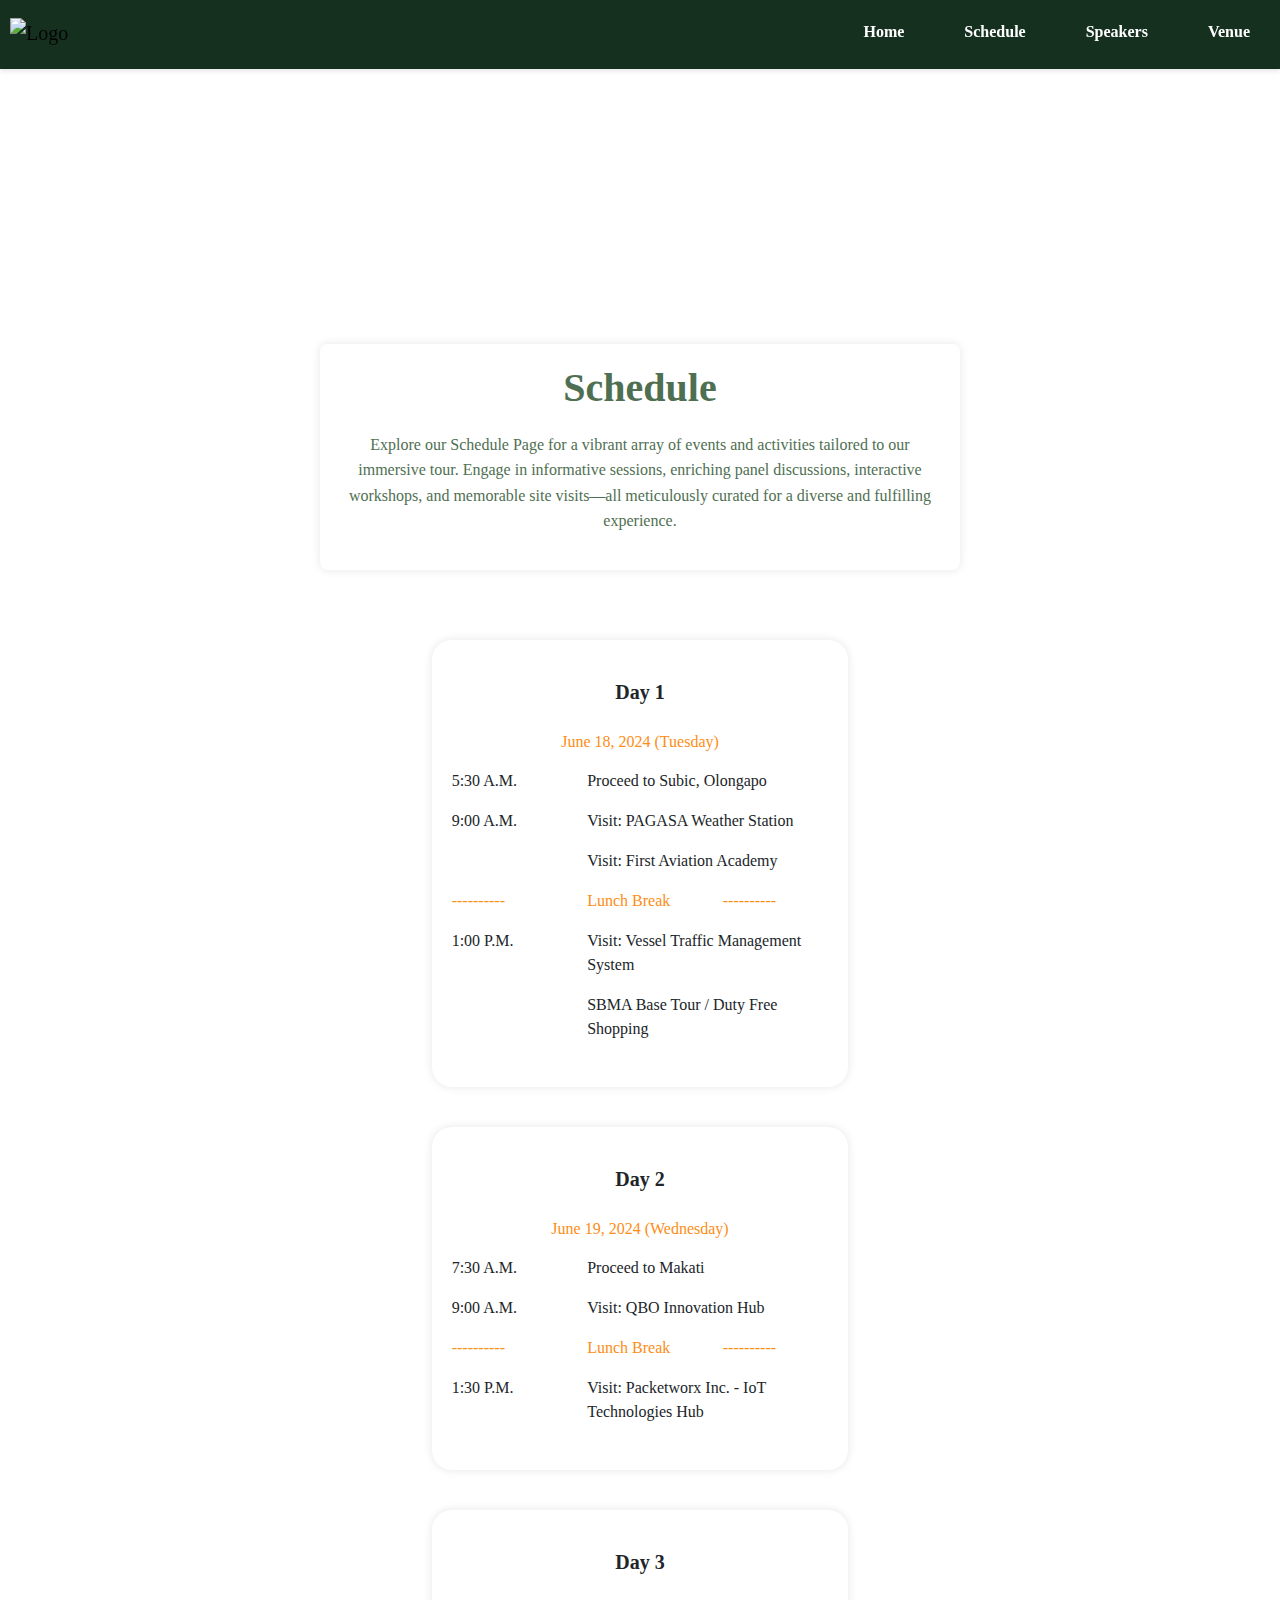
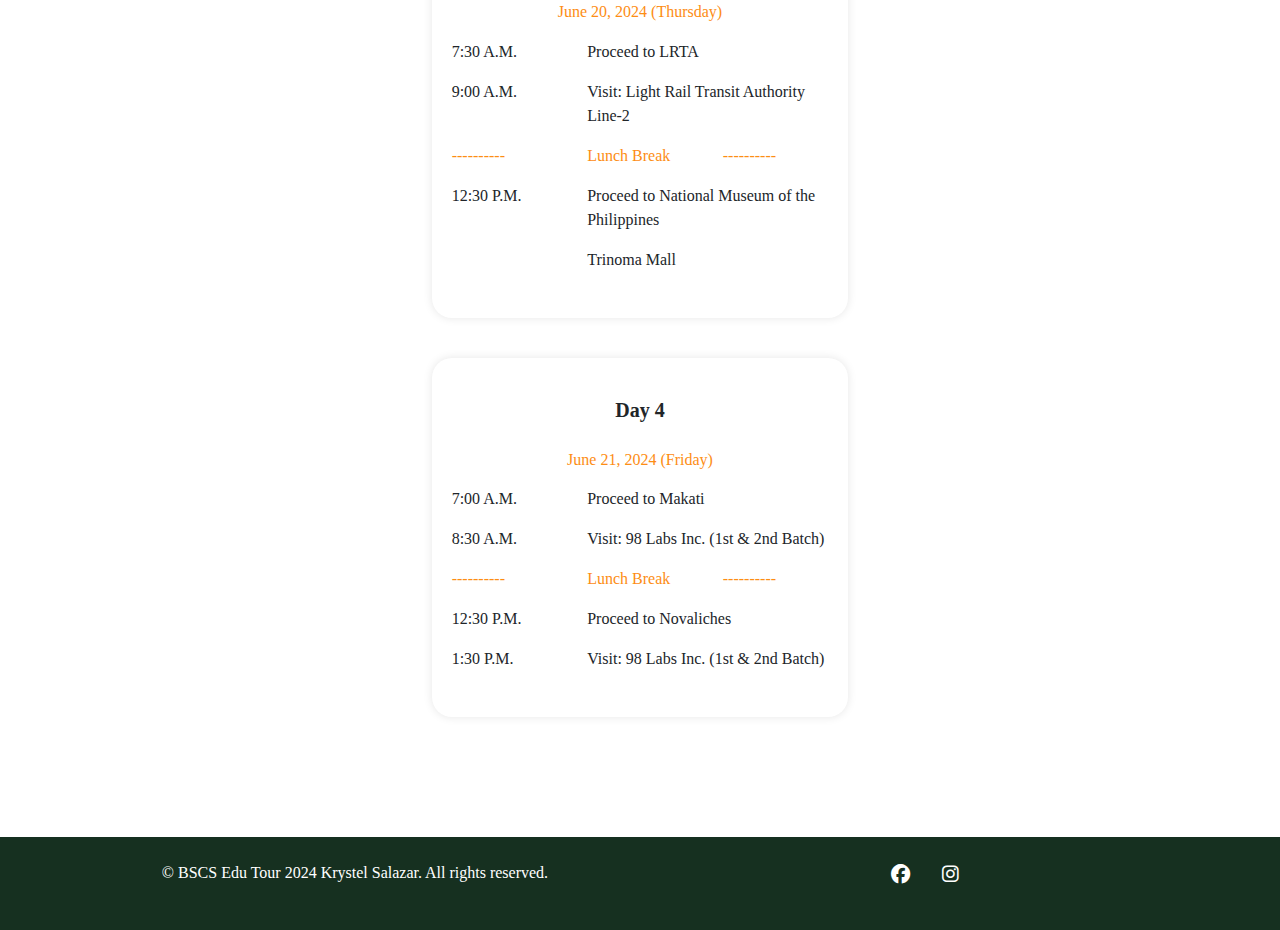
==== schedule.html @ 4686907b "Add files via upload" ====
<!DOCTYPE html>
<html lang="en">
<head>
    <meta charset="UTF-8">
    <meta name="viewport" content="width=device-width, initial-scale=1.0">
    <link rel="stylesheet" href="https://cdnjs.cloudflare.com/ajax/libs/font-awesome/6.4.2/css/all.min.css">
    <link href="https://cdn.jsdelivr.net/npm/bootstrap@5.3.2/dist/css/bootstrap.min.css" rel="stylesheet">
    <link rel="website icon" type="png" href="./assets/img/LOGO-2.jpg">
    <link rel="stylesheet" href="https://stackpath.bootstrapcdn.com/bootstrap/4.5.2/css/bootstrap.min.css">
    <link rel="stylesheet" href="./assets/css/schedule.css">
    <link rel="stylesheet" href="./assets/css/custom.css">
    <title>Schedule</title>

</head>
<body>

 <header>
        <nav class="navbar navbar-expand-lg navbar-light fixed-top" style="background-color: #163020;">
            <a class="navbar-brand" href="index.html">
                <img src="./assets/img/LOGO-1.png" alt="Logo" style="width: 200px; height: auto; padding-left: 10px;">
            </a>
            <button class="navbar-toggler" type="button" data-toggle="collapse" data-target="#navbarNav" aria-controls="navbarNav" aria-expanded="false" aria-label="Toggle navigation">
                <span class="navbar-toggler-icon"></span>
            </button>
            <div class="collapse navbar-collapse" id="navbarNav">
                <ul class="navbar-nav ml-auto">
                    <li class="nav-item"><a class="nav-link" href="index.html">Home</a></li>
                    <li class="nav-item"><a class="nav-link" href="schedule.html">Schedule</a></li>
                    <li class="nav-item"><a class="nav-link" href="speakers.html">Speakers</a></li>
                    <li class="nav-item"><a class="nav-link" href="venue.html">Venue</a></li>
                </ul>
            </div>
        </nav>
    </header>
    
    <section class="sched-section">
        <div class="sched-head">
            <h1><b>Schedule</b></h1>
            <p>Explore our Schedule Page for a vibrant array of events and activities tailored to our immersive tour. 
                Engage in informative sessions, enriching panel discussions, interactive workshops, and memorable site visits—all 
                meticulously curated for a diverse and fulfilling experience.</p>
        </div>
    </section>

     <section class="container-fluid sched-container">
        <div class="d-flex flex-column align-items-center">
            <div class="col-lg-4 col-md-6 col-sm-12 sched-con">
                <h5>Day 1</h5>
                <h6>June 18, 2024 (Tuesday)</h6>
                    <div class="schedule-item row">
                        <p class="col-4">5:30 A.M.</p>
                        <p class="col-8">Proceed to Subic, Olongapo</p>
                    </div>
                    <div class="schedule-item row">
                        <p class="col-4">9:00 A.M.</p>
                        <p class="col-8">Visit: PAGASA Weather Station</p>
                    </div>
                    <div class="schedule-item row">
                        <p class="col-4"></p>
                        <p class="col-8">Visit: First Aviation Academy</p>
                    </div>
                    <div class="schedule-item row" style="color: #FD8D14;">
                        <p class="col-4">----------</p>
                        <p class="col-4">Lunch Break</p>
                        <p class="col-4">----------</p>
                    </div>
                    <div class="schedule-item row">
                        <p class="col-4">1:00 P.M.</p>
                        <p class="col-8">Visit: Vessel Traffic Management System</p>
                    </div>
                    <div class="schedule-item row">
                        <p class="col-4"></p>
                        <p class="col-8">SBMA Base Tour / Duty Free Shopping</p>
                    </div>
            </div>
    
            <div class="col-lg-4 col-md-6 col-sm-12 sched-con">
                <h5>Day 2</h5>
                <h6>June 19, 2024 (Wednesday)</h6>
                <div class="schedule-item row">
                    <p class="col-4">7:30 A.M.</p>
                    <p class="col-8">Proceed to Makati</p>
                </div>
                <div class="schedule-item row">
                    <p class="col-4">9:00 A.M.</p>
                    <p class="col-8">Visit: QBO Innovation Hub</p>
                </div>
                <div class="schedule-item row" style="color: #FD8D14;">
                    <p class="col-4">----------</p>
                    <p class="col-4">Lunch Break</p>
                    <p class="col-4">----------</p>
                </div>
                <div class="schedule-item row">
                    <p class="col-4">1:30 P.M.</p>
                    <p class="col-8">Visit: Packetworx Inc. - IoT Technologies Hub</p>
                </div>
            </div>
    
            <div class="col-lg-4 col-md-6 col-sm-12 sched-con">
                <h5>Day 3</h5>
                <h6>June 20, 2024 (Thursday)</h6>
                    <div class="schedule-item row">
                        <p class="col-4">7:30 A.M.</p>
                        <p class="col-8">Proceed to LRTA</p>
                    </div>
                    <div class="schedule-item row">
                        <p class="col-4">9:00 A.M.</p>
                        <p class="col-8">Visit: Light Rail Transit Authority Line-2</p>
                    </div>
                    <div class="schedule-item row" style="color: #FD8D14;">
                        <p class="col-4">----------</p>
                        <p class="col-4">Lunch Break</p>
                        <p class="col-4">----------</p>
                    </div>
                    <div class="schedule-item row">
                        <p class="col-4">12:30 P.M.</p>
                        <p class="col-8">Proceed to National Museum of the Philippines</p>
                    </div>
                    <div class="schedule-item row">
                        <p class="col-4"></p>
                        <p class="col-8">Trinoma Mall</p>
                    </div>
            </div>
    
            <div class="col-lg-4 col-md-6 col-sm-12 sched-con">
                <h5>Day 4</h5>
                <h6>June 21, 2024 (Friday)</h6>
                <div class="schedule-item row">
                    <p class="col-4">7:00 A.M.</p>
                    <p class="col-8">Proceed to Makati</p>
                </div>
                <div class="schedule-item row">
                    <p class="col-4">8:30 A.M.</p>
                    <p class="col-8">Visit: 98 Labs Inc. (1st & 2nd Batch)</p>
                </div>
                <div class="schedule-item row" style="color: #FD8D14;">
                    <p class="col-4">----------</p>
                    <p class="col-4">Lunch Break</p>
                    <p class="col-4">----------</p>
                </div>
                <div class="schedule-item row">
                    <p class="col-4">12:30 P.M.</p>
                    <p class="col-8">Proceed to Novaliches</p>
                </div>
                <div class="schedule-item row">
                    <p class="col-4">1:30 P.M.</p>
                    <p class="col-8">Visit: 98 Labs Inc. (1st & 2nd Batch)</p>
                </div>
            </div>
            </div>
        </div>
     </section>
        
    <footer class="text-white py-4" style="background-color: #163020;">
        <div class="container">
            <div class="row text-center">
                <p class="col-lg-6 col-12">&copy; BSCS Edu Tour 2024 Krystel Salazar. All rights reserved.</p>

                <ul class="list-unstyled col-lg-6 col-12 d-flex justify-content-center">
                    <li><a href="https://www.facebook.com/salazar.krystel.3?mibextid=ZbWKwL" style="color: white; font-size: 1.2em;" 
                        class="px-3"><i class="fab fa-facebook"></i></a></li>
                    <li><a href="https://www.instagram.com/just_kryst3l?igsh=MWNudnBsYXQ5dmN1ag==" style="color: white; font-size: 1.2em;" 
                        class="px-3"><i class="fab fa-instagram"></i></a></li>
                </ul>
            </div>
        </div>
    </footer>

    <script src="https://code.jquery.com/jquery-3.5.1.slim.min.js"></script>
    <script src="https://cdn.jsdelivr.net/npm/@popperjs/core@2.5.4/dist/umd/popper.min.js"></script>
    <script src="https://stackpath.bootstrapcdn.com/bootstrap/4.5.2/js/bootstrap.min.js"></script>
    <script src="./assets/js/java.js"></script>
    
</body>
</html>
---- assets/css/schedule.css ----
.sched-section { 
    margin-top: 70px;
    background-image: url(../img/cover.jpeg);
    background-position: center;
    background-repeat: no-repeat;
    padding: 100px 0;
    text-align: center;
    position: relative;
    z-index: 1; /* Ensure the section is above other elements */
    min-height: 400px; /* Optional: Use min-height to ensure a minimum height */
}
.sched-head {
    max-width: 800px;
    margin: auto;
    padding: 20px;
    background-color: #ffffff; /* White background */
    border-radius: 8px;
    box-shadow: 0 0 10px rgba(0, 0, 0, 0.1); /* Soft shadow */
    color: #4F6F52;
    position: absolute;
    bottom: -100px; /* Adjust this value to control the overlap */
    left: 50%;
    transform: translateX(-50%);
    z-index: 2; /* Ensure the head is above the section */
}

.sched-head h1 {
    margin-bottom: 20px;
    color: #4F6F52;
    animation: slideInDown 1s ease-out;
}

.sched-head p {
    color: #4F6F52;
    line-height: 1.6;
    animation: slideInUp 1s ease-out;
}

/* Animation */
.animated {
    animation-fill-mode: both;
    animation-duration: 1s;
    opacity: 0;
}

.animated.fadeIn {
    animation-name: fadeIn;
}

/* Animation keyframes */
@keyframes slideInDown {
    0% {
        transform: translateY(-50px);
        opacity: 0;
    }
    100% {
        transform: translateY(0);
        opacity: 1;
    }
}

@keyframes slideInUp {
    0% {
        transform: translateY(50px);
        opacity: 0;
    }
    100% {
        transform: translateY(0);
        opacity: 1;
    }
}
.sched-con{
    box-shadow: 0 0 10px rgba(0, 0, 0, 0.1); /* Soft shadow */
    background-color: #ffffff;
    margin: 20px 0px;
    padding: 30px 20px;
    border-radius: 20px;
}
.sched-con h5{
    text-align: center;
    padding: 10px;
    font-weight: bold;
}

.sched-con h6{
    text-align: center;
    padding: 10px;
    color: #FD8D14;
}
.sched-container{
    margin-top: 150px;
    margin-bottom: 100px;
}
---- assets/css/custom.css ----
* {
    padding: 0;
    margin: 0;
    box-sizing: border-box;
    font-family: Georgia, 'Times New Roman', Times, serif;
}

/* Navbar styling */
.navbar {
    padding: 10px 0px 15px 0px;
    box-shadow: 0 2px 5px rgba(0, 0, 0, 0.1); /* Adjust shadow parameters as needed */
}

.navbar-nav .nav-item .nav-link {
    font-size: 1em;
    font-weight: bold;
    padding: 10px 30px;
    color: white;
}

.navbar-nav .nav-item .nav-link:hover,
.navbar-nav .nav-item .nav-link:focus{
    color: #80AF81;
}

/* Media queries for responsive design */
@media (max-width: 992px) {
    .navbar-toggler {
        position: relative;
        z-index: 1050;
        border: none;
        outline: none;
    }

    .navbar-toggler:focus {
        outline: none;
        box-shadow: none;
    }

    .navbar-toggler-icon {
        background-image: url("data:image/svg+xml;charset=utf8,%3Csvg viewBox='0 0 30 30' xmlns='http://www.w3.org/2000/svg'%3E%3Cpath stroke='rgba%2855, 55, 55, 1%29' stroke-width='2' stroke-linecap='round' stroke-miterlimit='10' d='M4 7h22M4 15h22M4 23h22'/%3E%3C/svg%3E");
    }

    .navbar-collapse {
        background-color: #f8f9fa;
        border-top: 1px solid rgba(0,0,0,0.1);
        border-bottom: 1px solid rgba(0,0,0,0.1);
        margin-top: 10px;
    }

    .navbar-nav {
        width: 100%;
        text-align: center;
    }

    .nav-item {
        border-bottom: 1px solid rgba(0,0,0,0.1);
    }

    .navbar-collapse {
        position: relative;
        top: 0;
        left: 0;
        background: linear-gradient(45deg, #f8f9fa, #e0e0e0);
        width: 100%;
        text-align: center;
    }
}

/* Headings styling */
.headings-home {
    margin-top: 50px;
    margin-bottom: 100px;
  
}
.headings {
    justify-content: center;
    padding-right: 20px;
    text-align: center;
}

/* Slideshow container styling */
.slideshow-container {
    padding: 40px 20px 0px 20px;
    max-width: 800px;
    position: relative;
    margin: auto;
}

.mySlides img {
    vertical-align: middle;
}

/* Dots container styling */
.dot-container {
    text-align: center; /* Center dots */
    margin-bottom: 30px;
}

.dot {
    height: 8px;
    width: 8px;
    margin: 0 5px; /* Adjust horizontal spacing */
    background-color: #bbb;
    border-radius: 50%;
    display: inline-block;
    transition: background-color 0.6s ease;
}

.active {
    background-color: #717171;
}

/* Fading animation */
.fade {
    animation-name: fade;
    animation-duration: 1.5s;
}

@keyframes fade {
    from {opacity: .4} 
    to {opacity: 1}
}

/* On smaller screens, decrease text size */
@media only screen and (max-width: 300px) {
    .text {font-size: 11px}
}

.section1 {
    margin: 20px 0px;
    padding: 10px 0px;
}

.indus-pic {
    margin: 10px 5px;
}

.section1, a {
    text-decoration: none;
}

.read-more-btn i {
    padding-left: 15px;
}

.read-more-btn a {
    color: white;
    text-decoration: none;
}

.read-more-btn {
    background-color: #254336;
    padding: 8px 5px;
    width: 150px;
    text-align: center;
    transition: background-color 0.3s ease;
    border-radius: 10px;
}

.read-more-btn:hover {
    background-color: #4f7564;
}

.headings2 {
    align-items: center;
    text-align: center;
    /* background: linear-gradient(to bottom, #86A789, #C4DCC1, #caddc8, #cfddcd); Adjust colors as needed */
}

.head-heading2 {
    margin: 50px 0px 0px 0px;
    padding: 30px 20px;
    align-items: center;
    text-align: center;
    border-bottom: 3px solid #1A5319;
    border-top: 3px solid #1A5319;
}

.day-con {
    background: linear-gradient(to bottom, #86A789, #C4DCC1, #caddc8, #cfddcd);
    margin: 20px;
    width: 100%;
    max-width: 300px;
    height: 620px;
    padding: 20px;
    text-align: center;
    border-radius: 5px;
}

.profile-pic {
    width: 100px;
    height: 100px;
    border-radius: 50%;
    border: 1px solid gray;
}

.bio-con {
    border: 1px solid #4F6F52;
    margin: 50px 20px;
    padding: 20px 30px;
    border-radius: 10px;
}

.thanks-con {
    background-color: #e0ebd9;
    padding: 20px 50px; /* Adjusted padding for better alignment */
    margin: 50px 20px;
    border-radius: 10px;
    color: #263A29;
}

.learn-btn a {
    color: white;
    text-decoration: none;
}

.learn-btn {
    background-color: #254336;
    padding: 10px 5px;
    width: 120px;
    text-align: center;
    transition: background-color 0.3s ease;
    border-radius: 10px;
}

.learn-btn:hover {
    background-color: #4f7564;
}

.pics-baguio {
    padding: 10px 20px;
}

.baguio-con {
    padding: 40px 30px;
    border-radius: 10px;
    box-shadow: #4F6F52;
}

.pics-baguio img{
    padding: 0%;
    margin: 0%;
}
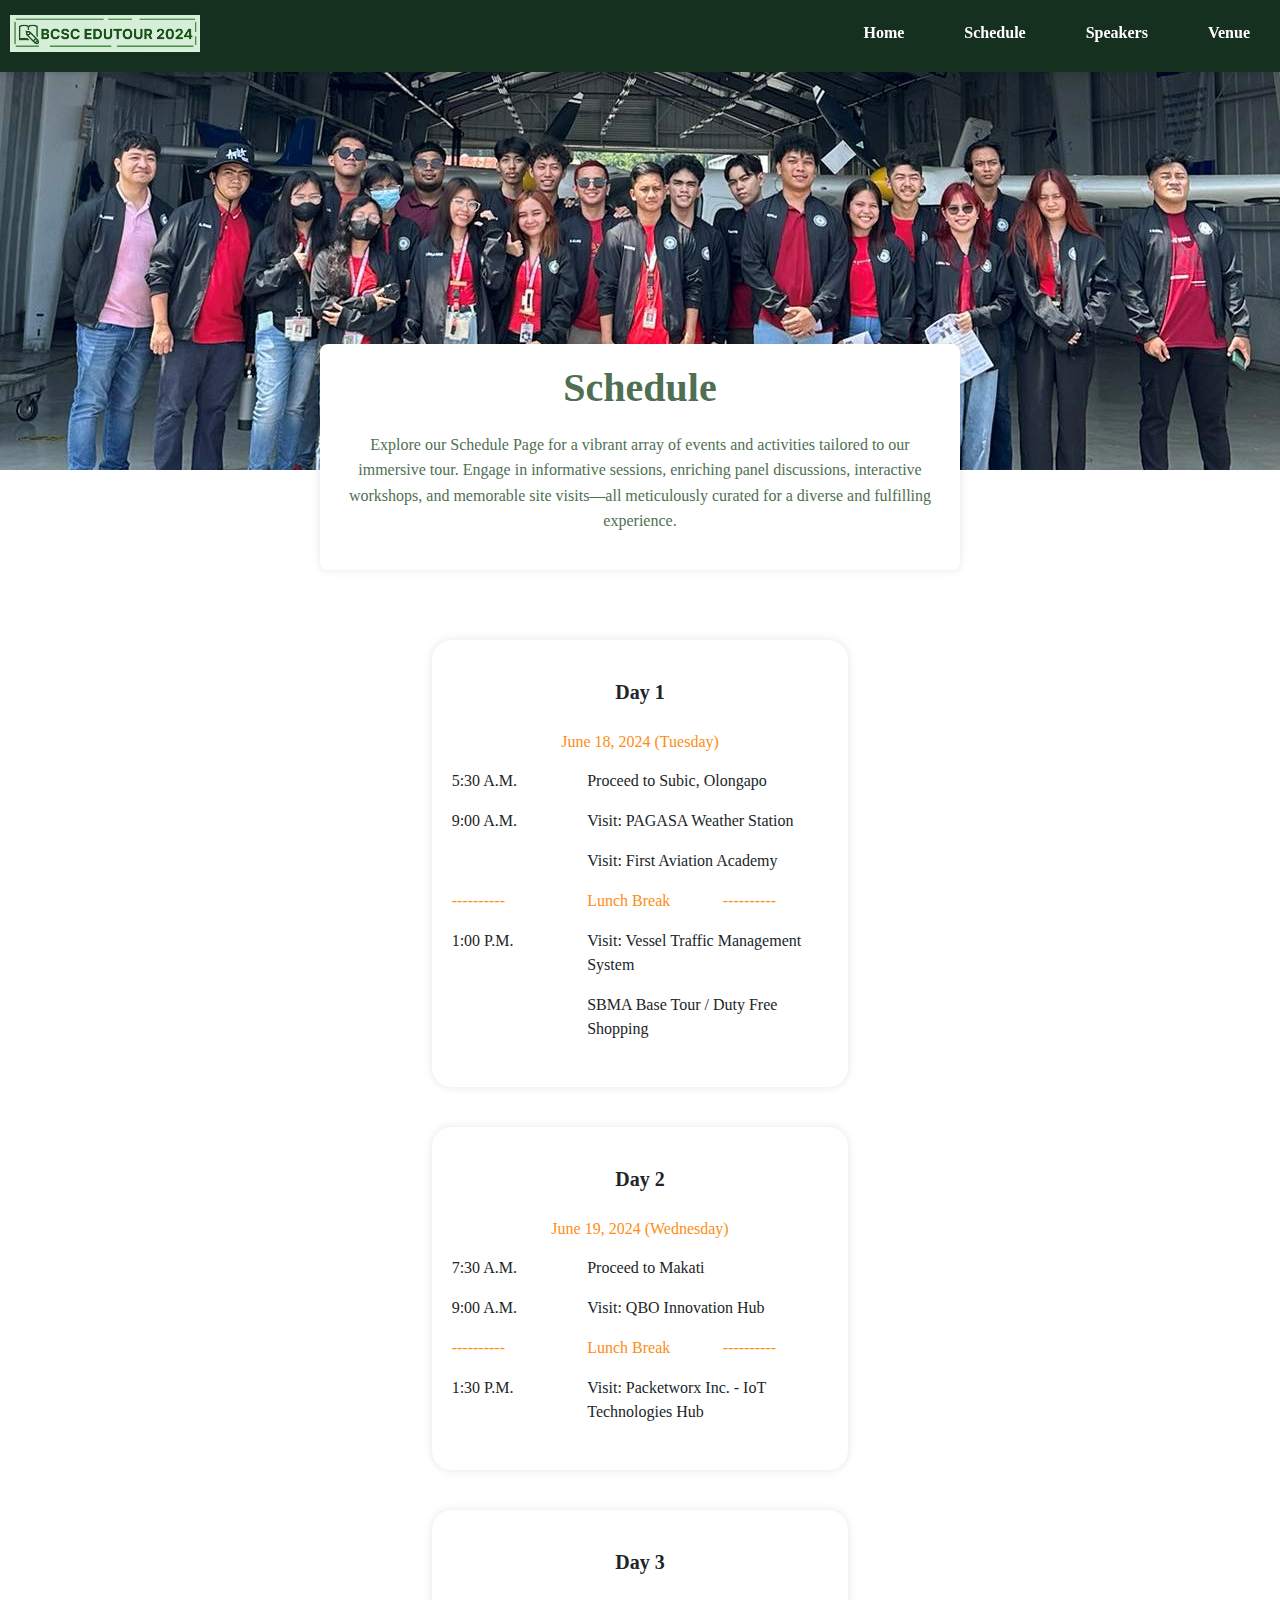
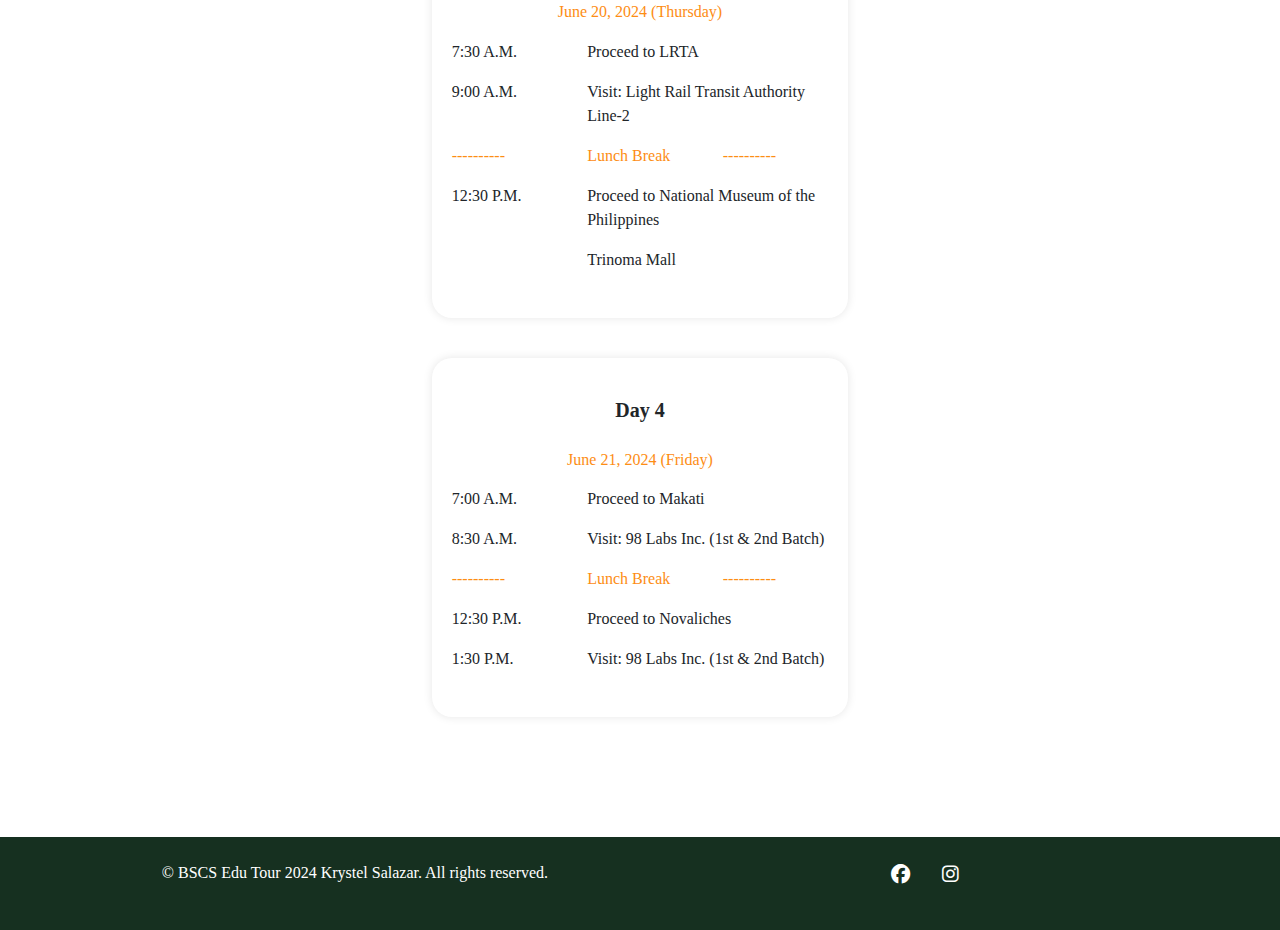
==== commit 251211f2: "Update schedule.html" ====
--- a/schedule.html
+++ b/schedule.html
@@ -169,7 +169,7 @@
     <script src="https://code.jquery.com/jquery-3.5.1.slim.min.js"></script>
     <script src="https://cdn.jsdelivr.net/npm/@popperjs/core@2.5.4/dist/umd/popper.min.js"></script>
     <script src="https://stackpath.bootstrapcdn.com/bootstrap/4.5.2/js/bootstrap.min.js"></script>
-    <script src="./assets/js/java.js"></script>
+    <script src="./assets/java.js"></script>
     
 </body>
 </html>
